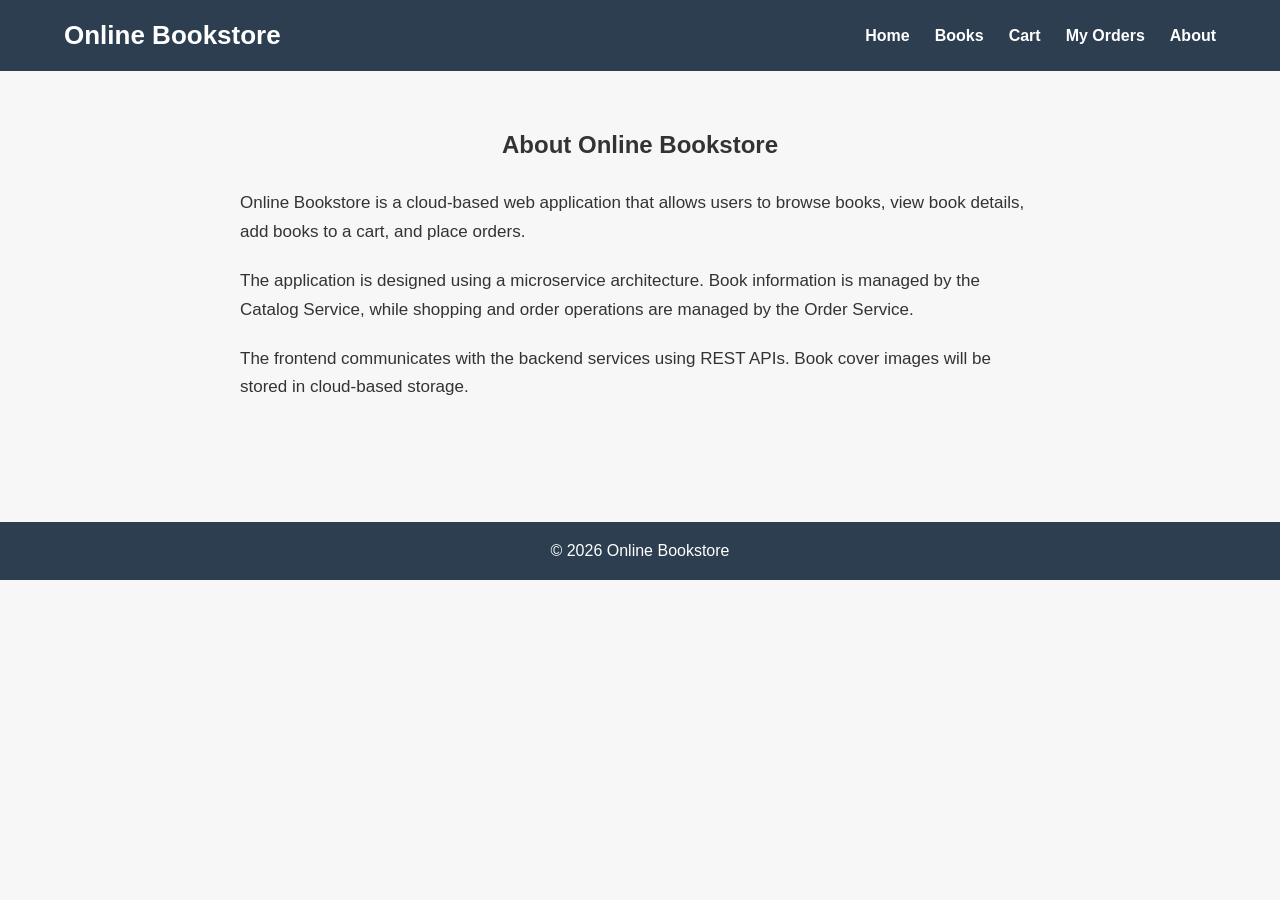
==== frontend/about.html @ aeeea0bd "Add frontend, catalog service and order service" ====
<!DOCTYPE html>
<html lang="en">
<head>
    <meta charset="UTF-8">
    <meta name="viewport" content="width=device-width, initial-scale=1.0">
    <title>About | Online Bookstore</title>
    <link rel="stylesheet" href="css/style.css">
</head>

<body>

<header>
    <div class="container">
        <h1 class="logo">Online Bookstore</h1>

        <nav>
            <a href="index.html">Home</a>
            <a href="books.html">Books</a>
            <a href="cart.html">Cart</a>
            <a href="orders.html">My Orders</a>
            <a href="about.html">About</a>
        </nav>
    </div>
</header>

<main>
    <section class="about-section">
        <div class="container">

            <h2>About Online Bookstore</h2>

            <p>
                Online Bookstore is a cloud-based web application that allows
                users to browse books, view book details, add books to a cart,
                and place orders.
            </p>

            <p>
                The application is designed using a microservice architecture.
                Book information is managed by the Catalog Service, while
                shopping and order operations are managed by the Order Service.
            </p>

            <p>
                The frontend communicates with the backend services using REST APIs.
                Book cover images will be stored in cloud-based storage.
            </p>

        </div>
    </section>
</main>

<footer>
    <p>&copy; 2026 Online Bookstore</p>
</footer>

</body>
</html>
---- frontend/css/style.css ----
* {
    margin: 0;
    padding: 0;
    box-sizing: border-box;
}

body {
    font-family: Arial, sans-serif;
    background-color: #f7f7f7;
    color: #333;
}

.container {
    width: 90%;
    max-width: 1200px;
    margin: 0 auto;
}

/* Header */
header {
    background-color: #2c3e50;
    color: white;
    padding: 20px 0;
}

header .container {
    display: flex;
    justify-content: space-between;
    align-items: center;
}

.logo {
    font-size: 26px;
}

nav {
    display: flex;
    gap: 25px;
}

nav a {
    color: white;
    text-decoration: none;
    font-weight: bold;
}

nav a:hover {
    text-decoration: underline;
}

/* Hero */
.hero {
    text-align: center;
    padding: 90px 20px;
    background-color: #e9eef3;
}

.hero h2 {
    font-size: 40px;
    margin-bottom: 15px;
}

.hero p {
    font-size: 18px;
    margin-bottom: 30px;
}

.btn {
    display: inline-block;
    background-color: #2c3e50;
    color: white;
    padding: 12px 22px;
    text-decoration: none;
    border-radius: 5px;
}

.btn:hover {
    opacity: 0.85;
}

/* Featured Books */
.featured {
    padding: 60px 0;
}

.featured h2,
.categories h2 {
    text-align: center;
    margin-bottom: 30px;
}

.book-grid {
    display: grid;
    grid-template-columns: repeat(3, 1fr);
    gap: 25px;
}

/* Categories */
.categories {
    padding: 50px 0;
    background-color: white;
}

.category-list {
    display: flex;
    justify-content: center;
    gap: 20px;
    flex-wrap: wrap;
}

.category-list a {
    background-color: #e9eef3;
    color: #333;
    padding: 15px 25px;
    border-radius: 5px;
    text-decoration: none;
}

.category-list a:hover {
    background-color: #d7dee5;
}

/* Footer */
footer {
    background-color: #2c3e50;
    color: white;
    text-align: center;
    padding: 20px;
    margin-top: 40px;
}

/* Book Details Page */

.book-details-section {
    padding: 60px 0;
}

.book-detail-card {
    display: flex;
    gap: 40px;
    background-color: white;
    padding: 30px;
    border-radius: 6px;
}

.book-detail-card img {
    width: 220px;
    height: 320px;
    object-fit: cover;
}

.book-detail-info h2 {
    margin-bottom: 20px;
}

.book-detail-info p {
    margin-bottom: 15px;
    line-height: 1.6;
}

button.btn {
    border: none;
    cursor: pointer;
    font-size: 16px;
}

/* Cart Page */

.cart-section {
    padding: 50px 0;
}

.cart-section h2 {
    text-align: center;
    margin-bottom: 30px;
}

.cart-item {
    display: flex;
    gap: 25px;
    background-color: white;
    padding: 20px;
    margin-bottom: 20px;
    border-radius: 6px;
}

.cart-item img {
    width: 100px;
    height: 140px;
    object-fit: cover;
}

.cart-item-info h3,
.cart-item-info p {
    margin-bottom: 10px;
}

.quantity-controls {
    display: flex;
    align-items: center;
    gap: 10px;
    margin-bottom: 10px;
}

.quantity-controls button {
    padding: 5px 10px;
    cursor: pointer;
}

.remove-button {
    background-color: #ddd;
    border: none;
    padding: 8px 12px;
    cursor: pointer;
}

.cart-summary {
    text-align: right;
    margin-top: 30px;
}

.cart-summary h3 {
    margin-bottom: 15px;
}

/* Orders Page */

.orders-section {
    padding: 50px 0;
}

.orders-section h2 {
    text-align: center;
    margin-bottom: 30px;
}

.order-card {
    background-color: white;
    padding: 25px;
    margin-bottom: 20px;
    border-radius: 6px;
}

.order-card h3 {
    margin-bottom: 15px;
}

.order-card p {
    margin-bottom: 10px;
}

.order-card ul {
    margin: 15px 0 15px 25px;
}

.order-card li {
    margin-bottom: 5px;
}

/* About Page */

.about-section {
    padding: 60px 0;
}

.about-section h2 {
    text-align: center;
    margin-bottom: 30px;
}

.about-section p {
    max-width: 800px;
    margin: 0 auto 20px auto;
    line-height: 1.7;
    font-size: 17px;
}
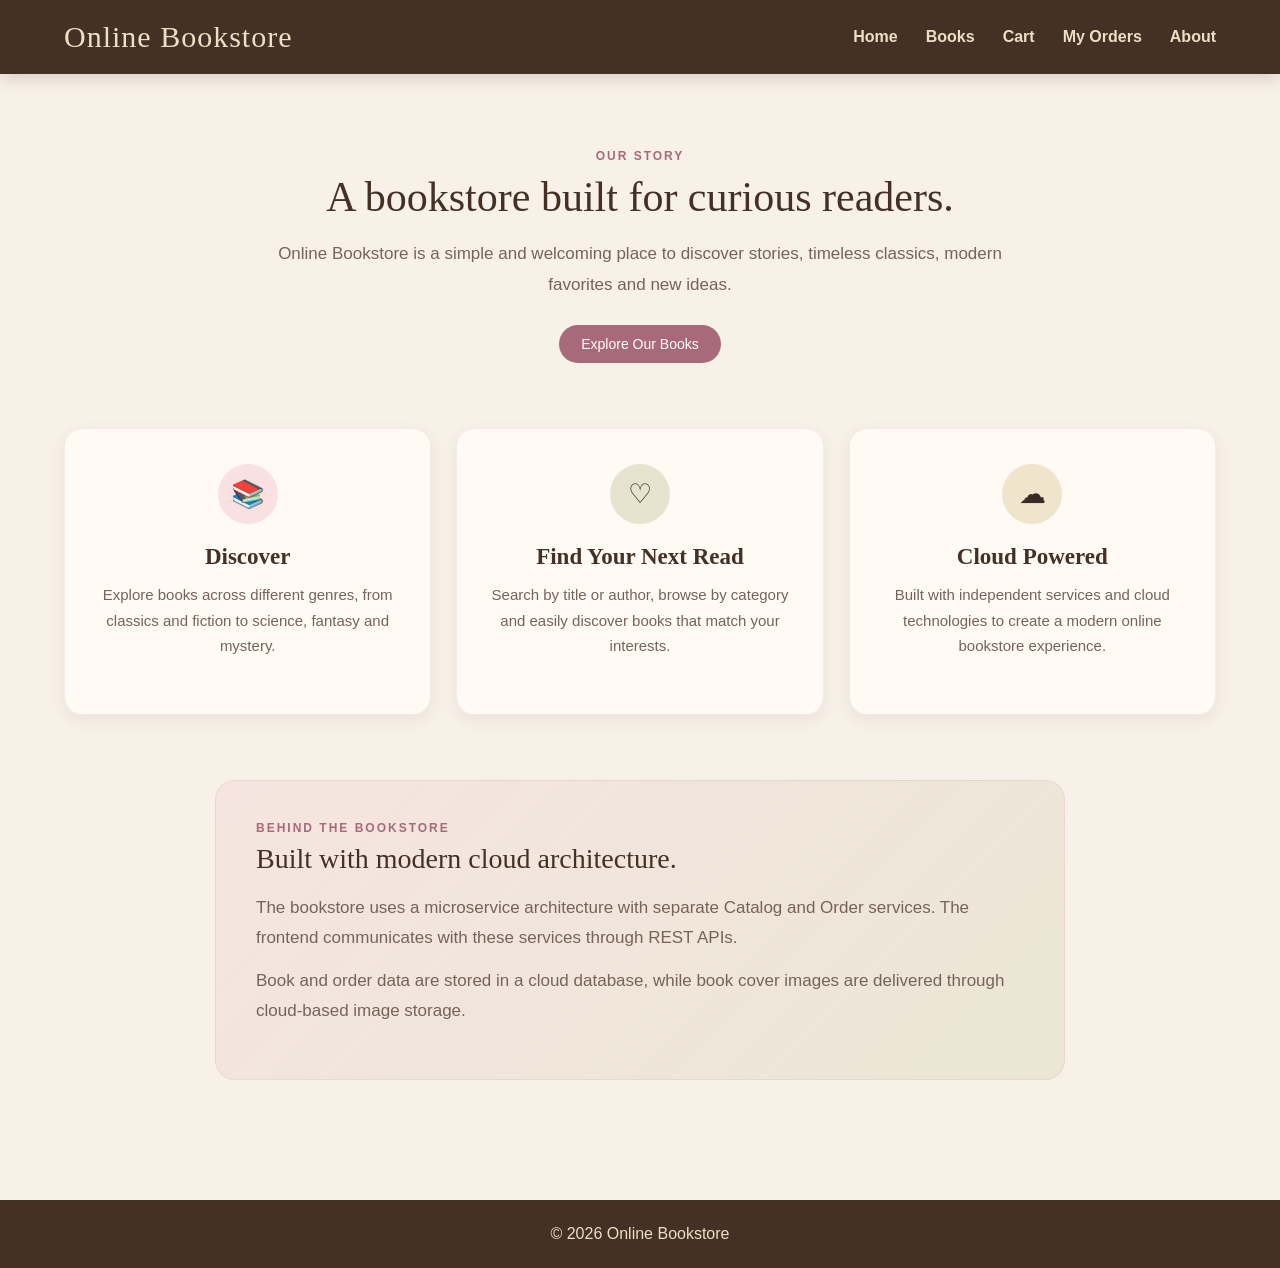
==== commit f093f931: "Update bookstore UI and add new books" ====
--- a/frontend/about.html
+++ b/frontend/about.html
@@ -1,5 +1,6 @@
 <!DOCTYPE html>
 <html lang="en">
+
 <head>
     <meta charset="UTF-8">
     <meta name="viewport" content="width=device-width, initial-scale=1.0">
@@ -9,50 +10,124 @@
 
 <body>
 
-<header>
-    <div class="container">
-        <h1 class="logo">Online Bookstore</h1>
+    <header>
+        <div class="container">
+            <h1 class="logo">Online Bookstore</h1>
 
-        <nav>
-            <a href="index.html">Home</a>
-            <a href="books.html">Books</a>
-            <a href="cart.html">Cart</a>
-            <a href="orders.html">My Orders</a>
-            <a href="about.html">About</a>
-        </nav>
-    </div>
-</header>
+            <nav>
+                <a href="index.html">Home</a>
+                <a href="books.html">Books</a>
+                <a href="cart.html">Cart</a>
+                <a href="orders.html">My Orders</a>
+                <a href="about.html">About</a>
+            </nav>
+        </div>
+    </header>
 
-<main>
-    <section class="about-section">
-        <div class="container">
 
-            <h2>About Online Bookstore</h2>
+    <main>
 
-            <p>
-                Online Bookstore is a cloud-based web application that allows
-                users to browse books, view book details, add books to a cart,
-                and place orders.
-            </p>
+        <section class="about-section">
+            <div class="container">
 
-            <p>
-                The application is designed using a microservice architecture.
-                Book information is managed by the Catalog Service, while
-                shopping and order operations are managed by the Order Service.
-            </p>
+                <!-- ABOUT INTRO -->
+                <div class="about-hero">
 
-            <p>
-                The frontend communicates with the backend services using REST APIs.
-                Book cover images will be stored in cloud-based storage.
-            </p>
+                    <span class="section-label">OUR STORY</span>
 
-        </div>
-    </section>
-</main>
+                    <h2>A bookstore built for curious readers.</h2>
 
-<footer>
-    <p>&copy; 2026 Online Bookstore</p>
-</footer>
+                    <p>
+                        Online Bookstore is a simple and welcoming place
+                        to discover stories, timeless classics, modern favorites
+                        and new ideas.
+                    </p>
+
+                    <a href="books.html" class="btn">
+                        Explore Our Books
+                    </a>
+
+                </div>
+
+
+                <!-- FEATURES -->
+                <div class="about-grid">
+
+                    <div class="about-card">
+                        <div class="about-icon">📚</div>
+
+                        <h3>Discover</h3>
+
+                        <p>
+                            Explore books across different genres,
+                            from classics and fiction to science,
+                            fantasy and mystery.
+                        </p>
+                    </div>
+
+
+                    <div class="about-card">
+                        <div class="about-icon">♡</div>
+
+                        <h3>Find Your Next Read</h3>
+
+                        <p>
+                            Search by title or author, browse by category
+                            and easily discover books that match
+                            your interests.
+                        </p>
+                    </div>
+
+
+                    <div class="about-card">
+                        <div class="about-icon">☁</div>
+
+                        <h3>Cloud Powered</h3>
+
+                        <p>
+                            Built with independent services and cloud
+                            technologies to create a modern online
+                            bookstore experience.
+                        </p>
+                    </div>
+
+                </div>
+
+
+                <!-- TECHNICAL SECTION -->
+                <div class="about-tech">
+
+                    <span class="section-label">
+                        BEHIND THE BOOKSTORE
+                    </span>
+
+                    <h3>Built with modern cloud architecture.</h3>
+
+                    <p>
+                        The bookstore uses a microservice architecture
+                        with separate Catalog and Order services.
+                        The frontend communicates with these services
+                        through REST APIs.
+                    </p>
+
+                    <p>
+                        Book and order data are stored in a cloud database,
+                        while book cover images are delivered through
+                        cloud-based image storage.
+                    </p>
+
+                </div>
+
+            </div>
+        </section>
+
+    </main>
+
+
+    <footer>
+        <p>&copy; 2026 Online Bookstore</p>
+    </footer>
 
 </body>
+
 </html>
--- a/frontend/css/style.css
+++ b/frontend/css/style.css
@@ -4,10 +4,24 @@
     box-sizing: border-box;
 }
 
+:root {
+    --chocolate: #443025;
+    --cocoa: #5b4133;
+    --cream: #EDDFC4;
+    --light-cream: #fffaf4;
+    --mauve: #A8697A;
+    --rose: #F2C2CA;
+    --sage: #B7BB88;
+    --olive: #6E6B41;
+    --text: #3a2b26;
+    --muted-text: #76635a;
+}
+
 body {
     font-family: Arial, sans-serif;
-    background-color: #f7f7f7;
-    color: #333;
+    background-color: #f8f1e8;
+    color: var(--text);
+    min-height: 100vh;
 }
 
 .container {
@@ -16,11 +30,15 @@
     margin: 0 auto;
 }
 
-/* Header */
+/* =========================
+   HEADER
+========================= */
+
 header {
-    background-color: #2c3e50;
-    color: white;
+    background-color: var(--chocolate);
+    color: var(--cream);
     padding: 20px 0;
+    box-shadow: 0 4px 15px rgba(68, 48, 37, 0.18);
 }
 
 header .container {
@@ -30,247 +48,1531 @@
 }
 
 .logo {
-    font-size: 26px;
+    font-family: Georgia, "Times New Roman", serif;
+    font-size: 30px;
+    font-weight: normal;
+    letter-spacing: 1px;
 }
 
 nav {
     display: flex;
+    gap: 28px;
+}
+
+nav a {
+    color: var(--cream);
+    text-decoration: none;
+    font-weight: 600;
+    transition: color 0.2s ease;
+}
+
+nav a:hover {
+    color: var(--rose);
+}
+
+/* =========================
+   BUTTONS
+========================= */
+
+.btn {
+    display: inline-block;
+    background-color: var(--mauve);
+    color: white;
+    padding: 11px 22px;
+    text-decoration: none;
+    border: none;
+    border-radius: 30px;
+    cursor: pointer;
+    font-size: 14px;
+    transition: all 0.25s ease;
+}
+
+.btn:hover {
+    background-color: #8f5666;
+    transform: translateY(-2px);
+    box-shadow: 0 5px 12px rgba(68, 48, 37, 0.18);
+}
+
+button.btn {
+    font-family: Arial, sans-serif;
+}
+
+/* =========================
+   HERO
+========================= */
+
+.hero {
+    text-align: center;
+    padding: 100px 20px;
+    background:
+        radial-gradient(circle at top left,
+            rgba(242, 194, 202, 0.45),
+            transparent 35%),
+        linear-gradient(135deg, var(--cream), #f8e7dd);
+}
+
+.hero h2 {
+    font-family: Georgia, "Times New Roman", serif;
+    font-size: 46px;
+    font-weight: normal;
+    color: var(--chocolate);
+    margin-bottom: 18px;
+}
+
+.hero p {
+    color: var(--muted-text);
+    font-size: 18px;
+    margin-bottom: 30px;
+    line-height: 1.6;
+}
+
+/* =========================
+   SECTION HEADINGS
+========================= */
+
+.featured h2,
+.categories h2,
+.books-section h2,
+.book-details-section h2,
+.cart-section h2,
+.orders-section h2,
+.about-section h2 {
+    font-family: Georgia, "Times New Roman", serif;
+    color: var(--chocolate);
+    font-weight: normal;
+}
+
+/* =========================
+   FEATURED
+========================= */
+
+.featured {
+    padding: 65px 0;
+}
+
+.featured h2 {
+    text-align: center;
+    font-size: 34px;
+    margin-bottom: 35px;
+}
+
+/* =========================
+   BOOKS PAGE
+========================= */
+
+.books-section {
+    padding: 50px 0 70px;
+}
+
+.books-section h2 {
+    font-size: 36px;
+    margin-bottom: 25px;
+}
+
+/* Search + category filter */
+
+#searchInput,
+#categoryFilter {
+    height: 44px;
+    padding: 0 14px;
+    border: 1px solid #d4c1b3;
+    border-radius: 22px;
+    background-color: var(--light-cream);
+    color: var(--text);
+    font-size: 14px;
+    margin-bottom: 30px;
+    transition: 0.2s;
+}
+
+#searchInput {
+    width: 310px;
+    max-width: 100%;
+}
+
+#categoryFilter {
+    min-width: 170px;
+    margin-left: 8px;
+}
+
+#searchInput:focus,
+#categoryFilter:focus {
+    outline: none;
+    border-color: var(--mauve);
+    box-shadow: 0 0 0 3px rgba(168, 105, 122, 0.13);
+}
+
+/* =========================
+   BOOK GRID
+========================= */
+
+.book-grid,
+#bookContainer {
+    display: grid;
+    grid-template-columns: repeat(4, minmax(0, 1fr));
+    gap: 26px;
+    align-items: stretch;
+}
+
+/* =========================
+   BOOK CARD
+========================= */
+
+.book-card {
+    background-color: var(--light-cream);
+    border: 1px solid rgba(68, 48, 37, 0.07);
+    border-radius: 18px;
+    padding: 16px;
+    overflow: hidden;
+
+    box-shadow:
+        0 4px 10px rgba(68, 48, 37, 0.06),
+        0 10px 25px rgba(68, 48, 37, 0.06);
+
+    display: flex;
+    flex-direction: column;
+    min-width: 0;
+
+    transition:
+        transform 0.25s ease,
+        box-shadow 0.25s ease;
+}
+
+.book-card:hover {
+    transform: translateY(-7px);
+
+    box-shadow:
+        0 8px 18px rgba(68, 48, 37, 0.10),
+        0 15px 30px rgba(68, 48, 37, 0.10);
+}
+
+.book-card img {
+    width: 100%;
+    height: 310px;
+    object-fit: contain;
+    background-color: #f2e8dc;
+    border-radius: 12px;
+    margin-bottom: 18px;
+    padding: 8px;
+}
+
+.book-card h3 {
+    font-family: Georgia, "Times New Roman", serif;
+    color: var(--chocolate);
+    font-size: 21px;
+    font-weight: normal;
+    line-height: 1.3;
+    margin-bottom: 8px;
+}
+
+.book-card p {
+    color: var(--muted-text);
+    font-size: 14px;
+    margin-bottom: 7px;
+}
+
+.book-card strong {
+    color: var(--mauve);
+    font-size: 18px;
+    margin-top: auto;
+    margin-bottom: 14px;
+}
+
+.book-card .btn {
+    width: 100%;
+    text-align: center;
+}
+
+/* =========================
+   CATEGORIES
+========================= */
+
+.categories {
+    padding: 60px 0;
+    background-color: var(--light-cream);
+}
+
+.categories h2 {
+    text-align: center;
+    font-size: 34px;
+    margin-bottom: 30px;
+}
+
+.category-list {
+    display: flex;
+    justify-content: center;
+    gap: 15px;
+    flex-wrap: wrap;
+}
+
+.category-list a {
+    background-color: var(--sage);
+    color: var(--chocolate);
+    padding: 13px 23px;
+    border-radius: 30px;
+    text-decoration: none;
+    font-weight: 600;
+    transition: 0.2s;
+}
+
+.category-list a:hover {
+    background-color: var(--olive);
+    color: white;
+    transform: translateY(-2px);
+}
+
+/* =========================
+   BOOK DETAILS
+========================= */
+
+.book-details-section {
+    padding: 65px 0;
+}
+
+.book-detail-card {
+    display: flex;
+    gap: 45px;
+    align-items: flex-start;
+
+    background-color: var(--light-cream);
+    padding: 35px;
+    border-radius: 20px;
+
+    box-shadow: 0 8px 25px rgba(68, 48, 37, 0.10);
+}
+
+.book-detail-card img {
+    width: 260px;
+    height: 380px;
+    object-fit: contain;
+    background-color: #f2e8dc;
+    border-radius: 14px;
+    padding: 10px;
+}
+
+.book-detail-info {
+    flex: 1;
+}
+
+.book-detail-info h2 {
+    font-family: Georgia, "Times New Roman", serif;
+    color: var(--chocolate);
+    font-size: 34px;
+    font-weight: normal;
+    margin-bottom: 22px;
+}
+
+.book-detail-info p {
+    margin-bottom: 14px;
+    line-height: 1.7;
+    color: var(--muted-text);
+}
+
+.book-detail-info strong {
+    color: var(--chocolate);
+}
+
+/* =========================
+   CART
+========================= */
+
+.cart-section {
+    padding: 60px 0;
+}
+
+.cart-section h2 {
+    text-align: center;
+    font-size: 36px;
+    margin-bottom: 35px;
+}
+
+.cart-item {
+    display: flex;
     gap: 25px;
-}
-
-nav a {
-    color: white;
+
+    background-color: var(--light-cream);
+    padding: 22px;
+    margin-bottom: 18px;
+
+    border-radius: 16px;
+    box-shadow: 0 5px 16px rgba(68, 48, 37, 0.08);
+}
+
+.cart-item img {
+    width: 110px;
+    height: 155px;
+    object-fit: contain;
+    background-color: #f2e8dc;
+    border-radius: 10px;
+    padding: 5px;
+}
+
+.cart-item-info {
+    flex: 1;
+}
+
+.cart-item-info h3 {
+    font-family: Georgia, "Times New Roman", serif;
+    color: var(--chocolate);
+    font-size: 21px;
+    margin-bottom: 10px;
+}
+
+.cart-item-info p {
+    color: var(--muted-text);
+    margin-bottom: 8px;
+}
+
+.quantity-controls {
+    display: flex;
+    align-items: center;
+    gap: 12px;
+    margin: 14px 0;
+}
+
+.quantity-controls button {
+    width: 34px;
+    height: 34px;
+    border: 1px solid var(--mauve);
+    color: var(--chocolate);
+    background-color: var(--light-cream);
+    border-radius: 50%;
+    cursor: pointer;
+    font-size: 17px;
+}
+
+.quantity-controls button:hover {
+    background-color: var(--rose);
+}
+
+.remove-button {
+    background-color: var(--rose);
+    color: var(--chocolate);
+    border: none;
+    padding: 9px 16px;
+    border-radius: 25px;
+    cursor: pointer;
+}
+
+.remove-button:hover {
+    background-color: #e5adb7;
+}
+
+.cart-summary {
+    background-color: var(--light-cream);
+    padding: 25px;
+    border-radius: 16px;
+    text-align: right;
+    margin-top: 30px;
+
+    box-shadow: 0 5px 16px rgba(68, 48, 37, 0.08);
+}
+
+.cart-summary h3 {
+    font-family: Georgia, "Times New Roman", serif;
+    color: var(--chocolate);
+    font-size: 23px;
+    margin-bottom: 18px;
+}
+
+/* =========================
+   ORDERS
+========================= */
+
+.orders-section {
+    padding: 60px 0;
+}
+
+.orders-section h2 {
+    text-align: center;
+    font-size: 36px;
+    margin-bottom: 35px;
+}
+
+.order-card {
+    background-color: var(--light-cream);
+    padding: 27px;
+    margin-bottom: 20px;
+    border-radius: 16px;
+
+    border-left: 5px solid var(--mauve);
+
+    box-shadow: 0 5px 16px rgba(68, 48, 37, 0.08);
+}
+
+.order-card h3 {
+    font-family: Georgia, "Times New Roman", serif;
+    color: var(--chocolate);
+    font-size: 23px;
+    font-weight: normal;
+    margin-bottom: 15px;
+}
+
+.order-card p {
+    color: var(--muted-text);
+    margin-bottom: 9px;
+    line-height: 1.6;
+}
+
+.order-card strong {
+    color: var(--chocolate);
+}
+
+/* =========================
+   ABOUT
+========================= */
+
+.about-section {
+    padding: 70px 0;
+}
+
+.about-section h2 {
+    text-align: center;
+    font-size: 38px;
+    margin-bottom: 35px;
+}
+
+.about-section p {
+    max-width: 800px;
+    margin: 0 auto 20px;
+    line-height: 1.8;
+    font-size: 17px;
+    color: var(--muted-text);
+}
+
+/* =========================
+   FOOTER
+========================= */
+
+footer {
+    background-color: var(--chocolate);
+    color: var(--cream);
+    text-align: center;
+    padding: 25px;
+    margin-top: 45px;
+}
+
+/* =========================
+   RESPONSIVE
+========================= */
+
+@media (max-width: 1000px) {
+
+    .book-grid,
+    #bookContainer {
+        grid-template-columns: repeat(2, minmax(0, 1fr));
+    }
+}
+
+@media (max-width: 700px) {
+
+    header .container {
+        flex-direction: column;
+        gap: 18px;
+    }
+
+    nav {
+        flex-wrap: wrap;
+        justify-content: center;
+        gap: 15px;
+    }
+
+    .hero {
+        padding: 70px 20px;
+    }
+
+    .hero h2 {
+        font-size: 35px;
+    }
+
+    #searchInput,
+    #categoryFilter {
+        width: 100%;
+        margin-left: 0;
+        margin-bottom: 12px;
+    }
+
+    .book-grid,
+    #bookContainer {
+        grid-template-columns: 1fr;
+    }
+
+    .book-card img {
+        height: 360px;
+    }
+
+    .book-detail-card {
+        flex-direction: column;
+    }
+
+    .book-detail-card img {
+        width: 100%;
+        max-width: 290px;
+        height: 400px;
+        margin: 0 auto;
+    }
+
+    .cart-item {
+        align-items: flex-start;
+    }
+}
+
+/* =========================
+   BESTSELLERS
+========================= */
+
+.bestsellers {
+    padding: 75px 0;
+    background-color: #f5e9dc;
+}
+
+.section-heading {
+    display: flex;
+    justify-content: space-between;
+    align-items: flex-end;
+    margin-bottom: 35px;
+}
+
+.section-label {
+    display: block;
+    color: var(--mauve);
+    font-size: 12px;
+    font-weight: bold;
+    letter-spacing: 2px;
+    margin-bottom: 7px;
+}
+
+.section-heading h2,
+.category-heading h2 {
+    font-family: Georgia, "Times New Roman", serif;
+    color: var(--chocolate);
+    font-size: 38px;
+    font-weight: normal;
+}
+
+.view-all {
+    color: var(--mauve);
     text-decoration: none;
     font-weight: bold;
-}
-
-nav a:hover {
-    text-decoration: underline;
-}
-
-/* Hero */
-.hero {
+    transition: 0.2s;
+}
+
+.view-all:hover {
+    color: var(--chocolate);
+}
+
+.bestseller-grid {
+    display: grid;
+    grid-template-columns: repeat(5, minmax(0, 1fr));
+    gap: 18px;
+}
+
+.bestseller-card {
+    position: relative;
+
+    background-color: var(--light-cream);
+    border: 1px solid rgba(168, 105, 122, 0.13);
+    border-radius: 16px;
+
+    padding: 18px;
+
+    text-decoration: none;
+    color: var(--text);
+
+    display: flex;
+    flex-direction: column;
+    align-items: center;
+
+    min-width: 0;
+
+    box-shadow: 0 5px 15px rgba(68, 48, 37, 0.08);
+
+    transition:
+        transform 0.25s ease,
+        box-shadow 0.25s ease;
+}
+
+.bestseller-card:hover {
+    transform: translateY(-6px);
+    box-shadow: 0 12px 25px rgba(68, 48, 37, 0.14);
+}
+
+.book-number {
+    position: absolute;
+    top: 13px;
+    left: 14px;
+
+    font-family: Georgia, "Times New Roman", serif;
+    font-size: 26px;
+    font-style: italic;
+    color: var(--mauve);
+}
+
+.bestseller-card img {
+    width: 120px;
+    height: 175px;
+    object-fit: cover;
+
+    border-radius: 8px;
+    margin: 10px 0 17px;
+
+    box-shadow: 0 5px 12px rgba(68, 48, 37, 0.18);
+}
+
+.bestseller-info {
+    width: 100%;
+}
+
+.bestseller-info h3 {
+    font-family: Georgia, "Times New Roman", serif;
+    font-size: 18px;
+    font-weight: normal;
+    line-height: 1.3;
+    color: var(--chocolate);
+    margin-bottom: 8px;
+}
+
+.bestseller-info p {
+    color: var(--mauve);
+    font-size: 13px;
+}
+
+.book-arrow {
+    align-self: flex-end;
+    margin-top: auto;
+    padding-top: 15px;
+    font-size: 22px;
+    color: var(--mauve);
+}
+
+/* =========================
+   POPULAR CATEGORIES
+========================= */
+
+.category-heading {
+    text-align: left;
+    margin-bottom: 30px;
+}
+
+.categories {
+    padding: 70px 0;
+}
+
+.category-list {
+    display: grid;
+    grid-template-columns: repeat(6, 1fr);
+    gap: 15px;
+}
+
+.category-list a {
     text-align: center;
-    padding: 90px 20px;
-    background-color: #e9eef3;
-}
-
-.hero h2 {
-    font-size: 40px;
-    margin-bottom: 15px;
-}
-
-.hero p {
-    font-size: 18px;
-    margin-bottom: 30px;
-}
-
-.btn {
-    display: inline-block;
-    background-color: #2c3e50;
+    background-color: var(--sage);
+    color: var(--chocolate);
+
+    padding: 16px 12px;
+
+    border-radius: 30px;
+    text-decoration: none;
+    font-weight: bold;
+
+    transition: 0.2s;
+}
+
+.category-list a:hover {
+    background-color: var(--olive);
     color: white;
-    padding: 12px 22px;
-    text-decoration: none;
-    border-radius: 5px;
-}
-
-.btn:hover {
-    opacity: 0.85;
-}
-
-/* Featured Books */
-.featured {
-    padding: 60px 0;
-}
-
-.featured h2,
-.categories h2 {
+    transform: translateY(-3px);
+}
+
+@media (max-width: 1100px) {
+    .bestseller-grid {
+        grid-template-columns: repeat(3, 1fr);
+    }
+
+    .category-list {
+        grid-template-columns: repeat(3, 1fr);
+    }
+}
+
+@media (max-width: 700px) {
+    .section-heading {
+        flex-direction: column;
+        align-items: flex-start;
+        gap: 12px;
+    }
+
+    .bestseller-grid {
+        grid-template-columns: 1fr;
+    }
+
+    .category-list {
+        grid-template-columns: repeat(2, 1fr);
+    }
+}
+
+/* =========================
+   BOOK SEARCH & FILTER
+========================= */
+
+.filter-panel {
+    background-color: var(--light-cream);
+    border: 1px solid rgba(168, 105, 122, 0.14);
+    border-radius: 18px;
+
+    padding: 24px 26px;
+    margin-bottom: 35px;
+
+    box-shadow: 0 5px 16px rgba(68, 48, 37, 0.08);
+}
+
+.filter-title {
+    margin-bottom: 18px;
+}
+
+.filter-title span {
+    font-family: Georgia, "Times New Roman", serif;
+    font-size: 22px;
+    color: var(--chocolate);
+}
+
+.filter-title p {
+    color: var(--muted-text);
+    font-size: 14px;
+    margin-top: 6px;
+}
+
+.filter-controls {
+    display: flex;
+    align-items: center;
+    gap: 14px;
+}
+
+.search-box {
+    position: relative;
+    flex: 1;
+}
+
+.search-icon {
+    position: absolute;
+    left: 16px;
+    top: 50%;
+    transform: translateY(-50%);
+
+    color: var(--mauve);
+    font-size: 20px;
+
+    pointer-events: none;
+}
+
+#searchInput {
+    width: 100%;
+    height: 46px;
+
+    padding: 0 15px 0 45px;
+
+    margin: 0;
+
+    border: 1px solid #d4c1b3;
+    border-radius: 25px;
+
+    background-color: white;
+}
+
+#categoryFilter {
+    width: 210px;
+    height: 46px;
+
+    padding: 0 15px;
+
+    margin: 0;
+
+    border: 1px solid #d4c1b3;
+    border-radius: 25px;
+
+    background-color: white;
+
+    cursor: pointer;
+}
+
+#searchInput:focus,
+#categoryFilter:focus {
+    outline: none;
+
+    border-color: var(--mauve);
+
+    box-shadow:
+        0 0 0 3px rgba(168, 105, 122, 0.13);
+}
+
+@media (max-width: 700px) {
+
+    .filter-controls {
+        flex-direction: column;
+    }
+
+    .search-box,
+    #categoryFilter {
+        width: 100%;
+    }
+}
+
+/* =========================
+   ABOUT PAGE
+========================= */
+
+.about-section {
+    padding: 75px 0;
+}
+
+/* Intro */
+
+.about-hero {
+    max-width: 760px;
+    margin: 0 auto 65px;
     text-align: center;
-    margin-bottom: 30px;
-}
-
-.book-grid {
+}
+
+.about-hero h2 {
+    font-family: Georgia, "Times New Roman", serif;
+    font-size: 42px;
+    font-weight: normal;
+    color: var(--chocolate);
+
+    margin: 10px 0 18px;
+}
+
+.about-hero p {
+    color: var(--muted-text);
+    font-size: 17px;
+    line-height: 1.8;
+
+    margin-bottom: 25px;
+}
+
+
+/* Three cards */
+
+.about-grid {
     display: grid;
     grid-template-columns: repeat(3, 1fr);
+
     gap: 25px;
-}
-
-/* Categories */
+
+    margin-bottom: 65px;
+}
+
+.about-card {
+    background-color: var(--light-cream);
+
+    padding: 35px 28px;
+
+    border-radius: 18px;
+
+    text-align: center;
+
+    border: 1px solid rgba(168, 105, 122, 0.12);
+
+    box-shadow:
+        0 5px 16px rgba(68, 48, 37, 0.08);
+
+    transition:
+        transform 0.25s ease,
+        box-shadow 0.25s ease;
+}
+
+.about-card:hover {
+    transform: translateY(-5px);
+
+    box-shadow:
+        0 12px 25px rgba(68, 48, 37, 0.13);
+}
+
+.about-icon {
+    width: 60px;
+    height: 60px;
+
+    display: flex;
+    align-items: center;
+    justify-content: center;
+
+    margin: 0 auto 20px;
+
+    background-color: rgba(242, 194, 202, 0.45);
+
+    border-radius: 50%;
+
+    font-size: 27px;
+}
+
+.about-card:nth-child(2) .about-icon {
+    background-color: rgba(183, 187, 136, 0.35);
+}
+
+.about-card:nth-child(3) .about-icon {
+    background-color: rgba(237, 223, 196, 0.8);
+}
+
+.about-card h3 {
+    font-family: Georgia, "Times New Roman", serif;
+
+    color: var(--chocolate);
+
+    font-size: 23px;
+
+    margin-bottom: 12px;
+}
+
+.about-card p {
+    color: var(--muted-text);
+
+    line-height: 1.7;
+
+    font-size: 15px;
+}
+
+
+/* Technical section */
+
+.about-tech {
+    max-width: 850px;
+
+    margin: 0 auto;
+
+    padding: 40px;
+
+    background:
+        linear-gradient(135deg,
+            rgba(242, 194, 202, 0.25),
+            rgba(183, 187, 136, 0.20));
+
+    border-radius: 20px;
+
+    border: 1px solid rgba(168, 105, 122, 0.12);
+}
+
+.about-tech h3 {
+    font-family: Georgia, "Times New Roman", serif;
+
+    color: var(--chocolate);
+
+    font-size: 28px;
+    font-weight: normal;
+
+    margin: 8px 0 18px;
+}
+
+.about-tech p {
+    color: var(--muted-text);
+
+    line-height: 1.8;
+
+    margin-bottom: 12px;
+}
+
+
+/* Mobile */
+
+@media (max-width: 800px) {
+
+    .about-grid {
+        grid-template-columns: 1fr;
+    }
+
+    .about-hero h2 {
+        font-size: 34px;
+    }
+
+    .about-tech {
+        padding: 28px;
+    }
+}
+
+/* =========================
+   CART LAYOUT
+========================= */
+
+.cart-section h2 {
+    font-family: Georgia, "Times New Roman", serif;
+    font-size: 42px;
+    font-weight: normal;
+    color: var(--chocolate);
+    text-align: center;
+    margin-bottom: 42px;
+}
+
+.cart-section h2::after {
+    content: "";
+    display: block;
+    width: 55px;
+    height: 3px;
+    background-color: var(--mauve);
+    border-radius: 10px;
+    margin: 12px auto 0;
+}
+
+.cart-layout {
+    display: grid;
+    grid-template-columns: minmax(0, 1.8fr) minmax(280px, 0.8fr);
+    gap: 28px;
+    align-items: start;
+}
+
+.cart-items {
+    display: flex;
+    flex-direction: column;
+    gap: 18px;
+}
+
+.cart-item {
+    margin: 0;
+    min-height: 190px;
+}
+
+.cart-item img {
+    width: 120px;
+    height: 165px;
+}
+
+.cart-author {
+    color: var(--muted-text);
+}
+
+.cart-price {
+    font-family: Georgia, "Times New Roman", serif;
+    color: var(--mauve) !important;
+    font-size: 19px;
+    font-weight: bold;
+}
+
+.cart-actions {
+    display: flex;
+    align-items: center;
+    gap: 16px;
+    margin-top: 15px;
+}
+
+.quantity-controls {
+    display: inline-flex;
+    align-items: center;
+    gap: 0;
+    margin: 0;
+
+    border: 1px solid rgba(168, 105, 122, 0.45);
+    border-radius: 25px;
+    overflow: hidden;
+}
+
+.quantity-controls button {
+    border: none;
+    border-radius: 0;
+    width: 38px;
+    height: 36px;
+}
+
+.quantity-controls span {
+    min-width: 35px;
+    text-align: center;
+}
+
+.cart-summary {
+    position: sticky;
+    top: 25px;
+
+    margin: 0;
+    text-align: left;
+
+    padding: 28px;
+}
+
+.cart-summary h3 {
+    font-size: 25px;
+    margin-bottom: 25px;
+}
+
+.summary-row {
+    display: flex;
+    justify-content: space-between;
+    align-items: center;
+
+    color: var(--muted-text);
+
+    margin-bottom: 16px;
+}
+
+.free-delivery {
+    color: var(--olive);
+    font-weight: bold;
+}
+
+.summary-divider {
+    height: 1px;
+    background-color: #e3d5ca;
+    margin: 20px 0;
+}
+
+.summary-total {
+    font-family: Georgia, "Times New Roman", serif;
+    font-size: 21px;
+    color: var(--chocolate);
+    font-weight: bold;
+}
+
+.cart-summary .btn {
+    width: 100%;
+    margin-top: 12px;
+}
+
+.cart-summary .btn:disabled {
+    opacity: 0.55;
+    cursor: not-allowed;
+    transform: none;
+}
+
+.empty-cart {
+    background-color: var(--light-cream);
+    border-radius: 18px;
+    padding: 55px 30px;
+    text-align: center;
+
+    box-shadow: 0 5px 16px rgba(68, 48, 37, 0.08);
+}
+
+.empty-cart h3 {
+    font-family: Georgia, "Times New Roman", serif;
+    color: var(--chocolate);
+    font-size: 25px;
+    margin-bottom: 10px;
+}
+
+.empty-cart p {
+    color: var(--muted-text);
+    margin-bottom: 22px;
+}
+
+@media (max-width: 850px) {
+
+    .cart-layout {
+        grid-template-columns: 1fr;
+    }
+
+    .cart-summary {
+        position: static;
+    }
+}
+
+/* =========================
+   ORDERS PAGE
+========================= */
+
+.orders-section h2 {
+    font-family: Georgia, "Times New Roman", serif;
+    font-size: 42px;
+    font-weight: normal;
+    color: var(--chocolate);
+    text-align: center;
+    margin-bottom: 42px;
+}
+
+.orders-section h2::after {
+    content: "";
+    display: block;
+    width: 55px;
+    height: 3px;
+    background-color: var(--mauve);
+    border-radius: 10px;
+    margin: 12px auto 0;
+}
+
+.orders-list {
+    max-width: 900px;
+    margin: 0 auto;
+
+    display: flex;
+    flex-direction: column;
+    gap: 20px;
+}
+
+.order-card {
+    padding: 0;
+    margin: 0;
+
+    overflow: hidden;
+
+    border-left: none;
+    border: 1px solid rgba(168, 105, 122, 0.13);
+
+    border-radius: 16px;
+}
+
+.order-card-header {
+    display: flex;
+    justify-content: space-between;
+    align-items: center;
+
+    padding: 22px 25px;
+
+    background-color: #f2cfd5;
+
+    border-bottom: 1px solid #eaded3;
+}
+
+.order-card-header h3 {
+    margin: 0 0 5px;
+
+    font-size: 22px;
+}
+
+.order-date {
+    margin: 0 !important;
+
+    font-size: 13px;
+
+    color: var(--muted-text);
+}
+
+.order-status {
+    display: inline-block;
+
+    padding: 7px 14px;
+
+    border-radius: 20px;
+
+    background-color: rgba(183, 187, 136, 0.45);
+
+    color: var(--olive);
+
+    font-size: 12px;
+    font-weight: bold;
+
+    text-transform: uppercase;
+    letter-spacing: 0.5px;
+}
+
+.order-items {
+    padding: 22px 25px;
+}
+
+.order-label {
+    display: block;
+
+    color: var(--mauve);
+
+    font-size: 12px;
+    font-weight: bold;
+
+    text-transform: uppercase;
+    letter-spacing: 1px;
+
+    margin-bottom: 8px;
+}
+
+.order-items p {
+    margin: 0;
+
+    color: var(--text);
+
+    line-height: 1.6;
+}
+
+.order-card-footer {
+    display: flex;
+    justify-content: space-between;
+    align-items: center;
+
+    padding: 18px 25px;
+
+    border-top: 1px solid #eaded3;
+}
+
+.order-card-footer span {
+    color: var(--muted-text);
+}
+
+.order-card-footer strong {
+    font-family: Georgia, "Times New Roman", serif;
+
+    color: var(--mauve);
+
+    font-size: 21px;
+}
+
+.orders-empty,
+.orders-loading {
+    background-color: var(--light-cream);
+
+    padding: 50px 30px;
+
+    border-radius: 18px;
+
+    text-align: center;
+
+    box-shadow: 0 5px 16px rgba(68, 48, 37, 0.08);
+}
+
+.orders-empty h3 {
+    font-family: Georgia, "Times New Roman", serif;
+
+    color: var(--chocolate);
+
+    font-size: 24px;
+
+    margin-bottom: 10px;
+}
+
+.orders-empty p {
+    color: var(--muted-text);
+
+    margin-bottom: 20px;
+}
+
+.category-list a {
+    color: #4a3025;
+    padding: 15px 25px;
+    border-radius: 30px;
+    text-decoration: none;
+    font-weight: 600;
+    transition: 0.3s ease;
+}
+
+/* Fiction */
+.category-list a:nth-child(1) {
+    background-color: #f2cfd5;
+}
+
+/* Classics */
+.category-list a:nth-child(2) {
+    background-color: #eddcc4;
+}
+
+/* Science */
+.category-list a:nth-child(3) {
+    background-color: #d9c0c7;
+}
+
+/* Technology */
+.category-list a:nth-child(4) {
+    background-color: #c8c99f;
+}
+
+/* Romance */
+.category-list a:nth-child(5) {
+    background-color: #e9b6bf;
+}
+
+/* Mystery */
+.category-list a:nth-child(6) {
+    background-color: #c9ada7;
+}
+
+.category-list a:hover {
+    transform: translateY(-3px);
+    box-shadow: 0 5px 12px rgba(68, 48, 37, 0.15);
+}
+
 .categories {
-    padding: 50px 0;
+    background-color: #f8eeee;
+}
+
+/* =========================
+   BOOK FILTER CHIPS
+========================= */
+
+.filter-panel {
+    background-color: var(--light-cream);
+    border: 1px solid rgba(168, 105, 122, 0.14);
+    border-radius: 18px;
+    padding: 25px;
+    margin-bottom: 35px;
+    box-shadow: 0 5px 16px rgba(68, 48, 37, 0.08);
+}
+
+.filter-title span {
+    font-family: Georgia, "Times New Roman", serif;
+    font-size: 22px;
+    color: var(--chocolate);
+}
+
+.search-box {
+    position: relative;
+    margin-top: 18px;
+}
+
+.search-icon {
+    position: absolute;
+    left: 16px;
+    top: 50%;
+    transform: translateY(-50%);
+    color: var(--mauve);
+    font-size: 20px;
+}
+
+#searchInput {
+    width: 100%;
+    height: 46px;
+    padding: 0 15px 0 45px;
+    border: 1px solid #d4c1b3;
+    border-radius: 25px;
     background-color: white;
-}
-
-.category-list {
-    display: flex;
-    justify-content: center;
-    gap: 20px;
+    margin: 0;
+}
+
+#searchInput:focus {
+    outline: none;
+    border-color: var(--mauve);
+    box-shadow: 0 0 0 3px rgba(168, 105, 122, 0.13);
+}
+
+.category-chips {
+    display: flex;
     flex-wrap: wrap;
-}
-
-.category-list a {
-    background-color: #e9eef3;
-    color: #333;
-    padding: 15px 25px;
-    border-radius: 5px;
-    text-decoration: none;
-}
-
-.category-list a:hover {
-    background-color: #d7dee5;
-}
-
-/* Footer */
-footer {
-    background-color: #2c3e50;
+    gap: 10px;
+    margin-top: 18px;
+}
+
+.category-chip {
+    border: none;
+    padding: 9px 16px;
+    border-radius: 999px;
+    background-color: #f2e4df;
+    color: var(--chocolate);
+    cursor: pointer;
+    font-weight: 600;
+    transition: 0.2s;
+}
+
+.category-chip:nth-child(2) {
+    background-color: #f2cfd5;
+}
+
+.category-chip:nth-child(3) {
+    background-color: #eddcc4;
+}
+
+.category-chip:nth-child(4) {
+    background-color: #d9c0c7;
+}
+
+.category-chip:nth-child(5) {
+    background-color: #c8c99f;
+}
+
+.category-chip:nth-child(6) {
+    background-color: #c9ada7;
+}
+
+.category-chip:nth-child(7) {
+    background-color: #e9b6bf;
+}
+
+.category-chip:nth-child(8) {
+    background-color: #d8caa8;
+}
+
+.category-chip:hover {
+    transform: translateY(-2px);
+    box-shadow: 0 4px 10px rgba(68, 48, 37, 0.12);
+}
+
+.category-chip.active {
+    background-color: var(--chocolate);
     color: white;
-    text-align: center;
-    padding: 20px;
-    margin-top: 40px;
-}
-
-/* Book Details Page */
-
-.book-details-section {
-    padding: 60px 0;
-}
-
-.book-detail-card {
-    display: flex;
-    gap: 40px;
-    background-color: white;
-    padding: 30px;
-    border-radius: 6px;
-}
-
-.book-detail-card img {
-    width: 220px;
-    height: 320px;
-    object-fit: cover;
-}
-
-.book-detail-info h2 {
-    margin-bottom: 20px;
-}
-
-.book-detail-info p {
-    margin-bottom: 15px;
-    line-height: 1.6;
-}
-
-button.btn {
-    border: none;
-    cursor: pointer;
-    font-size: 16px;
-}
-
-/* Cart Page */
-
-.cart-section {
-    padding: 50px 0;
-}
-
-.cart-section h2 {
-    text-align: center;
-    margin-bottom: 30px;
-}
-
-.cart-item {
-    display: flex;
-    gap: 25px;
-    background-color: white;
-    padding: 20px;
-    margin-bottom: 20px;
-    border-radius: 6px;
-}
-
-.cart-item img {
-    width: 100px;
-    height: 140px;
-    object-fit: cover;
-}
-
-.cart-item-info h3,
-.cart-item-info p {
-    margin-bottom: 10px;
-}
-
-.quantity-controls {
-    display: flex;
-    align-items: center;
-    gap: 10px;
-    margin-bottom: 10px;
-}
-
-.quantity-controls button {
-    padding: 5px 10px;
-    cursor: pointer;
-}
-
-.remove-button {
-    background-color: #ddd;
-    border: none;
-    padding: 8px 12px;
-    cursor: pointer;
-}
-
-.cart-summary {
-    text-align: right;
-    margin-top: 30px;
-}
-
-.cart-summary h3 {
-    margin-bottom: 15px;
-}
-
-/* Orders Page */
-
-.orders-section {
-    padding: 50px 0;
-}
-
-.orders-section h2 {
-    text-align: center;
-    margin-bottom: 30px;
-}
-
-.order-card {
-    background-color: white;
-    padding: 25px;
-    margin-bottom: 20px;
-    border-radius: 6px;
-}
-
-.order-card h3 {
-    margin-bottom: 15px;
-}
-
-.order-card p {
-    margin-bottom: 10px;
-}
-
-.order-card ul {
-    margin: 15px 0 15px 25px;
-}
-
-.order-card li {
-    margin-bottom: 5px;
-}
-
-/* About Page */
-
-.about-section {
-    padding: 60px 0;
-}
-
-.about-section h2 {
-    text-align: center;
-    margin-bottom: 30px;
-}
-
-.about-section p {
-    max-width: 800px;
-    margin: 0 auto 20px auto;
-    line-height: 1.7;
-    font-size: 17px;
 }
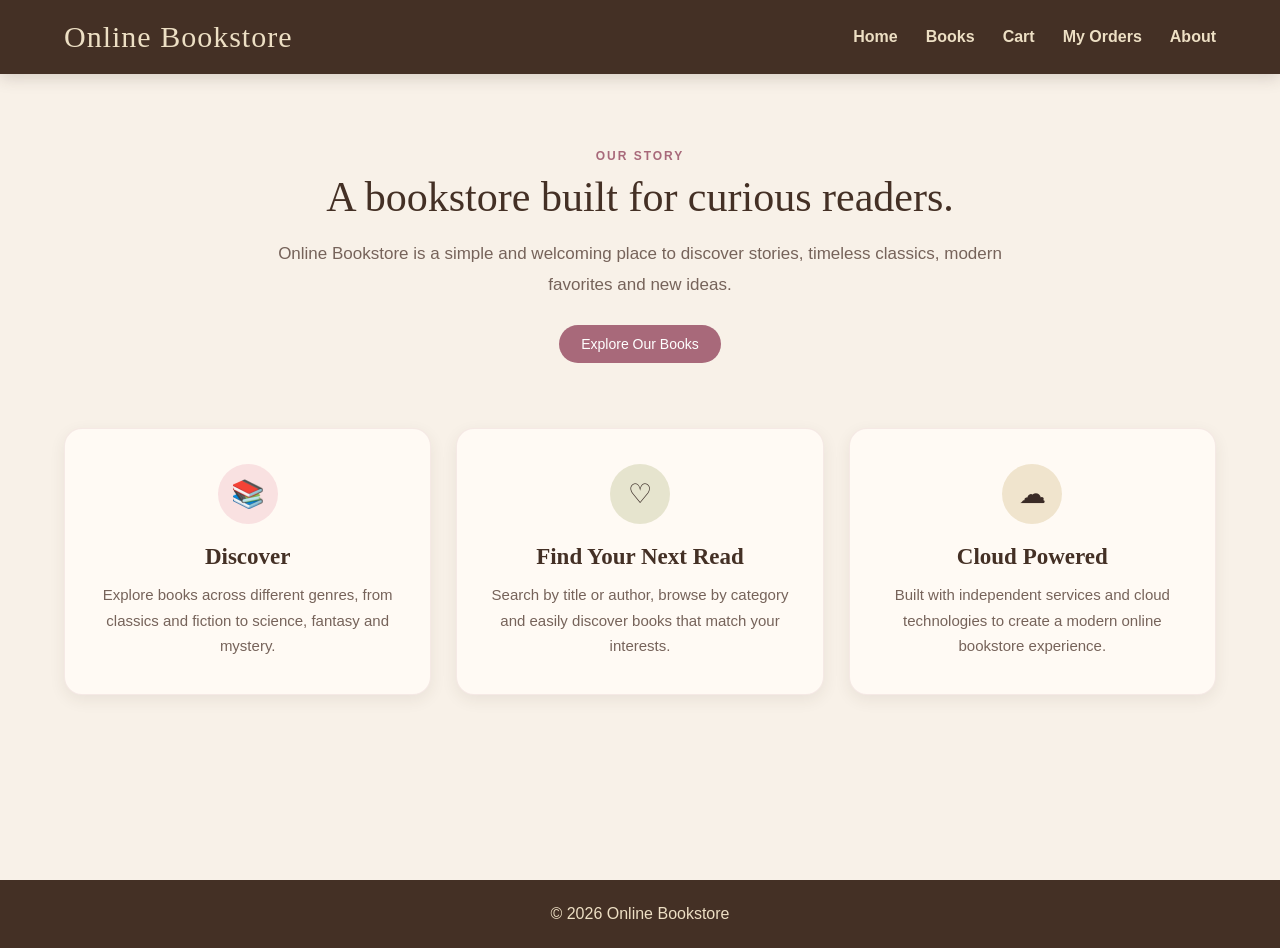
==== commit 1c5fd590: "Add Kubernetes deployment and serverless order confirmation" ====
--- a/frontend/about.html
+++ b/frontend/about.html
@@ -94,29 +94,7 @@
                 </div>
 
 
-                <!-- TECHNICAL SECTION -->
-                <div class="about-tech">
-
-                    <span class="section-label">
-                        BEHIND THE BOOKSTORE
-                    </span>
-
-                    <h3>Built with modern cloud architecture.</h3>
-
-                    <p>
-                        The bookstore uses a microservice architecture
-                        with separate Catalog and Order services.
-                        The frontend communicates with these services
-                        through REST APIs.
-                    </p>
-
-                    <p>
-                        Book and order data are stored in a cloud database,
-                        while book cover images are delivered through
-                        cloud-based image storage.
-                    </p>
-
-                </div>
+            
 
             </div>
         </section>
--- a/frontend/css/style.css
+++ b/frontend/css/style.css
@@ -108,7 +108,9 @@
         radial-gradient(circle at top left,
             rgba(242, 194, 202, 0.45),
             transparent 35%),
-        linear-gradient(135deg, var(--cream), #f8e7dd);
+        linear-gradient(135deg,
+            var(--cream),
+            #f8e7dd);
 }
 
 .hero h2 {
@@ -127,510 +129,8 @@
 }
 
 /* =========================
-   SECTION HEADINGS
-========================= */
-
-.featured h2,
-.categories h2,
-.books-section h2,
-.book-details-section h2,
-.cart-section h2,
-.orders-section h2,
-.about-section h2 {
-    font-family: Georgia, "Times New Roman", serif;
-    color: var(--chocolate);
-    font-weight: normal;
-}
-
-/* =========================
-   FEATURED
-========================= */
-
-.featured {
-    padding: 65px 0;
-}
-
-.featured h2 {
-    text-align: center;
-    font-size: 34px;
-    margin-bottom: 35px;
-}
-
-/* =========================
-   BOOKS PAGE
-========================= */
-
-.books-section {
-    padding: 50px 0 70px;
-}
-
-.books-section h2 {
-    font-size: 36px;
-    margin-bottom: 25px;
-}
-
-/* Search + category filter */
-
-#searchInput,
-#categoryFilter {
-    height: 44px;
-    padding: 0 14px;
-    border: 1px solid #d4c1b3;
-    border-radius: 22px;
-    background-color: var(--light-cream);
-    color: var(--text);
-    font-size: 14px;
-    margin-bottom: 30px;
-    transition: 0.2s;
-}
-
-#searchInput {
-    width: 310px;
-    max-width: 100%;
-}
-
-#categoryFilter {
-    min-width: 170px;
-    margin-left: 8px;
-}
-
-#searchInput:focus,
-#categoryFilter:focus {
-    outline: none;
-    border-color: var(--mauve);
-    box-shadow: 0 0 0 3px rgba(168, 105, 122, 0.13);
-}
-
-/* =========================
-   BOOK GRID
-========================= */
-
-.book-grid,
-#bookContainer {
-    display: grid;
-    grid-template-columns: repeat(4, minmax(0, 1fr));
-    gap: 26px;
-    align-items: stretch;
-}
-
-/* =========================
-   BOOK CARD
-========================= */
-
-.book-card {
-    background-color: var(--light-cream);
-    border: 1px solid rgba(68, 48, 37, 0.07);
-    border-radius: 18px;
-    padding: 16px;
-    overflow: hidden;
-
-    box-shadow:
-        0 4px 10px rgba(68, 48, 37, 0.06),
-        0 10px 25px rgba(68, 48, 37, 0.06);
-
-    display: flex;
-    flex-direction: column;
-    min-width: 0;
-
-    transition:
-        transform 0.25s ease,
-        box-shadow 0.25s ease;
-}
-
-.book-card:hover {
-    transform: translateY(-7px);
-
-    box-shadow:
-        0 8px 18px rgba(68, 48, 37, 0.10),
-        0 15px 30px rgba(68, 48, 37, 0.10);
-}
-
-.book-card img {
-    width: 100%;
-    height: 310px;
-    object-fit: contain;
-    background-color: #f2e8dc;
-    border-radius: 12px;
-    margin-bottom: 18px;
-    padding: 8px;
-}
-
-.book-card h3 {
-    font-family: Georgia, "Times New Roman", serif;
-    color: var(--chocolate);
-    font-size: 21px;
-    font-weight: normal;
-    line-height: 1.3;
-    margin-bottom: 8px;
-}
-
-.book-card p {
-    color: var(--muted-text);
-    font-size: 14px;
-    margin-bottom: 7px;
-}
-
-.book-card strong {
-    color: var(--mauve);
-    font-size: 18px;
-    margin-top: auto;
-    margin-bottom: 14px;
-}
-
-.book-card .btn {
-    width: 100%;
-    text-align: center;
-}
-
-/* =========================
-   CATEGORIES
-========================= */
-
-.categories {
-    padding: 60px 0;
-    background-color: var(--light-cream);
-}
-
-.categories h2 {
-    text-align: center;
-    font-size: 34px;
-    margin-bottom: 30px;
-}
-
-.category-list {
-    display: flex;
-    justify-content: center;
-    gap: 15px;
-    flex-wrap: wrap;
-}
-
-.category-list a {
-    background-color: var(--sage);
-    color: var(--chocolate);
-    padding: 13px 23px;
-    border-radius: 30px;
-    text-decoration: none;
-    font-weight: 600;
-    transition: 0.2s;
-}
-
-.category-list a:hover {
-    background-color: var(--olive);
-    color: white;
-    transform: translateY(-2px);
-}
-
-/* =========================
-   BOOK DETAILS
-========================= */
-
-.book-details-section {
-    padding: 65px 0;
-}
-
-.book-detail-card {
-    display: flex;
-    gap: 45px;
-    align-items: flex-start;
-
-    background-color: var(--light-cream);
-    padding: 35px;
-    border-radius: 20px;
-
-    box-shadow: 0 8px 25px rgba(68, 48, 37, 0.10);
-}
-
-.book-detail-card img {
-    width: 260px;
-    height: 380px;
-    object-fit: contain;
-    background-color: #f2e8dc;
-    border-radius: 14px;
-    padding: 10px;
-}
-
-.book-detail-info {
-    flex: 1;
-}
-
-.book-detail-info h2 {
-    font-family: Georgia, "Times New Roman", serif;
-    color: var(--chocolate);
-    font-size: 34px;
-    font-weight: normal;
-    margin-bottom: 22px;
-}
-
-.book-detail-info p {
-    margin-bottom: 14px;
-    line-height: 1.7;
-    color: var(--muted-text);
-}
-
-.book-detail-info strong {
-    color: var(--chocolate);
-}
-
-/* =========================
-   CART
-========================= */
-
-.cart-section {
-    padding: 60px 0;
-}
-
-.cart-section h2 {
-    text-align: center;
-    font-size: 36px;
-    margin-bottom: 35px;
-}
-
-.cart-item {
-    display: flex;
-    gap: 25px;
-
-    background-color: var(--light-cream);
-    padding: 22px;
-    margin-bottom: 18px;
-
-    border-radius: 16px;
-    box-shadow: 0 5px 16px rgba(68, 48, 37, 0.08);
-}
-
-.cart-item img {
-    width: 110px;
-    height: 155px;
-    object-fit: contain;
-    background-color: #f2e8dc;
-    border-radius: 10px;
-    padding: 5px;
-}
-
-.cart-item-info {
-    flex: 1;
-}
-
-.cart-item-info h3 {
-    font-family: Georgia, "Times New Roman", serif;
-    color: var(--chocolate);
-    font-size: 21px;
-    margin-bottom: 10px;
-}
-
-.cart-item-info p {
-    color: var(--muted-text);
-    margin-bottom: 8px;
-}
-
-.quantity-controls {
-    display: flex;
-    align-items: center;
-    gap: 12px;
-    margin: 14px 0;
-}
-
-.quantity-controls button {
-    width: 34px;
-    height: 34px;
-    border: 1px solid var(--mauve);
-    color: var(--chocolate);
-    background-color: var(--light-cream);
-    border-radius: 50%;
-    cursor: pointer;
-    font-size: 17px;
-}
-
-.quantity-controls button:hover {
-    background-color: var(--rose);
-}
-
-.remove-button {
-    background-color: var(--rose);
-    color: var(--chocolate);
-    border: none;
-    padding: 9px 16px;
-    border-radius: 25px;
-    cursor: pointer;
-}
-
-.remove-button:hover {
-    background-color: #e5adb7;
-}
-
-.cart-summary {
-    background-color: var(--light-cream);
-    padding: 25px;
-    border-radius: 16px;
-    text-align: right;
-    margin-top: 30px;
-
-    box-shadow: 0 5px 16px rgba(68, 48, 37, 0.08);
-}
-
-.cart-summary h3 {
-    font-family: Georgia, "Times New Roman", serif;
-    color: var(--chocolate);
-    font-size: 23px;
-    margin-bottom: 18px;
-}
-
-/* =========================
-   ORDERS
-========================= */
-
-.orders-section {
-    padding: 60px 0;
-}
-
-.orders-section h2 {
-    text-align: center;
-    font-size: 36px;
-    margin-bottom: 35px;
-}
-
-.order-card {
-    background-color: var(--light-cream);
-    padding: 27px;
-    margin-bottom: 20px;
-    border-radius: 16px;
-
-    border-left: 5px solid var(--mauve);
-
-    box-shadow: 0 5px 16px rgba(68, 48, 37, 0.08);
-}
-
-.order-card h3 {
-    font-family: Georgia, "Times New Roman", serif;
-    color: var(--chocolate);
-    font-size: 23px;
-    font-weight: normal;
-    margin-bottom: 15px;
-}
-
-.order-card p {
-    color: var(--muted-text);
-    margin-bottom: 9px;
-    line-height: 1.6;
-}
-
-.order-card strong {
-    color: var(--chocolate);
-}
-
-/* =========================
-   ABOUT
-========================= */
-
-.about-section {
-    padding: 70px 0;
-}
-
-.about-section h2 {
-    text-align: center;
-    font-size: 38px;
-    margin-bottom: 35px;
-}
-
-.about-section p {
-    max-width: 800px;
-    margin: 0 auto 20px;
-    line-height: 1.8;
-    font-size: 17px;
-    color: var(--muted-text);
-}
-
-/* =========================
-   FOOTER
-========================= */
-
-footer {
-    background-color: var(--chocolate);
-    color: var(--cream);
-    text-align: center;
-    padding: 25px;
-    margin-top: 45px;
-}
-
-/* =========================
-   RESPONSIVE
-========================= */
-
-@media (max-width: 1000px) {
-
-    .book-grid,
-    #bookContainer {
-        grid-template-columns: repeat(2, minmax(0, 1fr));
-    }
-}
-
-@media (max-width: 700px) {
-
-    header .container {
-        flex-direction: column;
-        gap: 18px;
-    }
-
-    nav {
-        flex-wrap: wrap;
-        justify-content: center;
-        gap: 15px;
-    }
-
-    .hero {
-        padding: 70px 20px;
-    }
-
-    .hero h2 {
-        font-size: 35px;
-    }
-
-    #searchInput,
-    #categoryFilter {
-        width: 100%;
-        margin-left: 0;
-        margin-bottom: 12px;
-    }
-
-    .book-grid,
-    #bookContainer {
-        grid-template-columns: 1fr;
-    }
-
-    .book-card img {
-        height: 360px;
-    }
-
-    .book-detail-card {
-        flex-direction: column;
-    }
-
-    .book-detail-card img {
-        width: 100%;
-        max-width: 290px;
-        height: 400px;
-        margin: 0 auto;
-    }
-
-    .cart-item {
-        align-items: flex-start;
-    }
-}
-
-/* =========================
-   BESTSELLERS
-========================= */
-
-.bestsellers {
-    padding: 75px 0;
-    background-color: #f5e9dc;
-}
-
-.section-heading {
-    display: flex;
-    justify-content: space-between;
-    align-items: flex-end;
-    margin-bottom: 35px;
-}
+   COMMON SECTION LABELS
+========================= */
 
 .section-label {
     display: block;
@@ -641,8 +141,23 @@
     margin-bottom: 7px;
 }
 
-.section-heading h2,
-.category-heading h2 {
+/* =========================
+   BESTSELLERS
+========================= */
+
+.bestsellers {
+    padding: 75px 0;
+    background-color: #f5e9dc;
+}
+
+.section-heading {
+    display: flex;
+    justify-content: space-between;
+    align-items: flex-end;
+    margin-bottom: 35px;
+}
+
+.section-heading h2 {
     font-family: Georgia, "Times New Roman", serif;
     color: var(--chocolate);
     font-size: 38px;
@@ -669,20 +184,19 @@
 .bestseller-card {
     position: relative;
 
+    display: flex;
+    flex-direction: column;
+    align-items: center;
+
+    min-width: 0;
+    padding: 18px;
+
     background-color: var(--light-cream);
     border: 1px solid rgba(168, 105, 122, 0.13);
     border-radius: 16px;
 
-    padding: 18px;
-
     text-decoration: none;
     color: var(--text);
-
-    display: flex;
-    flex-direction: column;
-    align-items: center;
-
-    min-width: 0;
 
     box-shadow: 0 5px 15px rgba(68, 48, 37, 0.08);
 
@@ -748,13 +262,21 @@
    POPULAR CATEGORIES
 ========================= */
 
+.categories {
+    padding: 70px 0;
+    background-color: #f8eeee;
+}
+
 .category-heading {
     text-align: left;
     margin-bottom: 30px;
 }
 
-.categories {
-    padding: 70px 0;
+.category-heading h2 {
+    font-family: Georgia, "Times New Roman", serif;
+    color: var(--chocolate);
+    font-size: 38px;
+    font-weight: normal;
 }
 
 .category-list {
@@ -765,52 +287,64 @@
 
 .category-list a {
     text-align: center;
-    background-color: var(--sage);
-    color: var(--chocolate);
-
-    padding: 16px 12px;
+    color: #4a3025;
+
+    padding: 15px 25px;
 
     border-radius: 30px;
     text-decoration: none;
-    font-weight: bold;
-
-    transition: 0.2s;
+    font-weight: 600;
+
+    transition: 0.3s ease;
+}
+
+.category-list a:nth-child(1) {
+    background-color: #f2cfd5;
+}
+
+.category-list a:nth-child(2) {
+    background-color: #eddcc4;
+}
+
+.category-list a:nth-child(3) {
+    background-color: #d9c0c7;
+}
+
+.category-list a:nth-child(4) {
+    background-color: #c8c99f;
+}
+
+.category-list a:nth-child(5) {
+    background-color: #e9b6bf;
+}
+
+.category-list a:nth-child(6) {
+    background-color: #c9ada7;
 }
 
 .category-list a:hover {
-    background-color: var(--olive);
-    color: white;
     transform: translateY(-3px);
-}
-
-@media (max-width: 1100px) {
-    .bestseller-grid {
-        grid-template-columns: repeat(3, 1fr);
-    }
-
-    .category-list {
-        grid-template-columns: repeat(3, 1fr);
-    }
-}
-
-@media (max-width: 700px) {
-    .section-heading {
-        flex-direction: column;
-        align-items: flex-start;
-        gap: 12px;
-    }
-
-    .bestseller-grid {
-        grid-template-columns: 1fr;
-    }
-
-    .category-list {
-        grid-template-columns: repeat(2, 1fr);
-    }
-}
-
-/* =========================
-   BOOK SEARCH & FILTER
+    box-shadow: 0 5px 12px rgba(68, 48, 37, 0.15);
+}
+
+/* =========================
+   BOOKS PAGE
+========================= */
+
+.books-section {
+    padding: 50px 0 70px;
+}
+
+.books-section h2 {
+    font-family: Georgia, "Times New Roman", serif;
+    color: var(--chocolate);
+    font-size: 36px;
+    font-weight: normal;
+    margin-bottom: 25px;
+}
+
+/* =========================
+   BOOK FILTER CHIPS
 ========================= */
 
 .filter-panel {
@@ -818,7 +352,7 @@
     border: 1px solid rgba(168, 105, 122, 0.14);
     border-radius: 18px;
 
-    padding: 24px 26px;
+    padding: 25px;
     margin-bottom: 35px;
 
     box-shadow: 0 5px 16px rgba(68, 48, 37, 0.08);
@@ -834,21 +368,9 @@
     color: var(--chocolate);
 }
 
-.filter-title p {
-    color: var(--muted-text);
-    font-size: 14px;
-    margin-top: 6px;
-}
-
-.filter-controls {
-    display: flex;
-    align-items: center;
-    gap: 14px;
-}
-
 .search-box {
     position: relative;
-    flex: 1;
+    margin-top: 18px;
 }
 
 .search-icon {
@@ -869,226 +391,235 @@
 
     padding: 0 15px 0 45px;
 
-    margin: 0;
-
     border: 1px solid #d4c1b3;
     border-radius: 25px;
 
     background-color: white;
 }
 
-#categoryFilter {
-    width: 210px;
-    height: 46px;
-
-    padding: 0 15px;
-
-    margin: 0;
-
-    border: 1px solid #d4c1b3;
-    border-radius: 25px;
-
-    background-color: white;
+#searchInput:focus {
+    outline: none;
+    border-color: var(--mauve);
+    box-shadow: 0 0 0 3px rgba(168, 105, 122, 0.13);
+}
+
+.category-chips {
+    display: flex;
+    flex-wrap: wrap;
+    gap: 10px;
+    margin-top: 18px;
+}
+
+.category-chip {
+    border: none;
+
+    padding: 9px 16px;
+
+    border-radius: 999px;
+
+    background-color: #f2e4df;
+    color: var(--chocolate);
 
     cursor: pointer;
-}
-
-#searchInput:focus,
-#categoryFilter:focus {
-    outline: none;
-
-    border-color: var(--mauve);
+    font-weight: 600;
+
+    transition: 0.2s;
+}
+
+.category-chip:nth-child(2) {
+    background-color: #f2cfd5;
+}
+
+.category-chip:nth-child(3) {
+    background-color: #eddcc4;
+}
+
+.category-chip:nth-child(4) {
+    background-color: #d9c0c7;
+}
+
+.category-chip:nth-child(5) {
+    background-color: #c8c99f;
+}
+
+.category-chip:nth-child(6) {
+    background-color: #c9ada7;
+}
+
+.category-chip:nth-child(7) {
+    background-color: #e9b6bf;
+}
+
+.category-chip:nth-child(8) {
+    background-color: #d8caa8;
+}
+
+.category-chip:hover {
+    transform: translateY(-2px);
+    box-shadow: 0 4px 10px rgba(68, 48, 37, 0.12);
+}
+
+.category-chip.active {
+    background-color: var(--chocolate);
+    color: white;
+}
+
+/* =========================
+   BOOK GRID
+========================= */
+
+.book-grid,
+#bookContainer {
+    display: grid;
+    grid-template-columns: repeat(4, minmax(0, 1fr));
+    gap: 26px;
+    align-items: stretch;
+}
+
+/* =========================
+   BOOK CARD
+========================= */
+
+.book-card {
+    display: flex;
+    flex-direction: column;
+
+    min-width: 0;
+
+    background-color: var(--light-cream);
+    border: 1px solid rgba(68, 48, 37, 0.07);
+    border-radius: 18px;
+
+    padding: 16px;
+    overflow: hidden;
 
     box-shadow:
-        0 0 0 3px rgba(168, 105, 122, 0.13);
-}
-
-@media (max-width: 700px) {
-
-    .filter-controls {
-        flex-direction: column;
-    }
-
-    .search-box,
-    #categoryFilter {
-        width: 100%;
-    }
-}
-
-/* =========================
-   ABOUT PAGE
-========================= */
-
-.about-section {
-    padding: 75px 0;
-}
-
-/* Intro */
-
-.about-hero {
-    max-width: 760px;
-    margin: 0 auto 65px;
-    text-align: center;
-}
-
-.about-hero h2 {
-    font-family: Georgia, "Times New Roman", serif;
-    font-size: 42px;
-    font-weight: normal;
-    color: var(--chocolate);
-
-    margin: 10px 0 18px;
-}
-
-.about-hero p {
-    color: var(--muted-text);
-    font-size: 17px;
-    line-height: 1.8;
-
-    margin-bottom: 25px;
-}
-
-
-/* Three cards */
-
-.about-grid {
-    display: grid;
-    grid-template-columns: repeat(3, 1fr);
-
-    gap: 25px;
-
-    margin-bottom: 65px;
-}
-
-.about-card {
-    background-color: var(--light-cream);
-
-    padding: 35px 28px;
-
-    border-radius: 18px;
-
-    text-align: center;
-
-    border: 1px solid rgba(168, 105, 122, 0.12);
-
-    box-shadow:
-        0 5px 16px rgba(68, 48, 37, 0.08);
+        0 4px 10px rgba(68, 48, 37, 0.06),
+        0 10px 25px rgba(68, 48, 37, 0.06);
 
     transition:
         transform 0.25s ease,
         box-shadow 0.25s ease;
 }
 
-.about-card:hover {
-    transform: translateY(-5px);
+.book-card:hover {
+    transform: translateY(-7px);
 
     box-shadow:
-        0 12px 25px rgba(68, 48, 37, 0.13);
-}
-
-.about-icon {
-    width: 60px;
-    height: 60px;
-
-    display: flex;
-    align-items: center;
-    justify-content: center;
-
-    margin: 0 auto 20px;
-
-    background-color: rgba(242, 194, 202, 0.45);
-
-    border-radius: 50%;
-
-    font-size: 27px;
-}
-
-.about-card:nth-child(2) .about-icon {
-    background-color: rgba(183, 187, 136, 0.35);
-}
-
-.about-card:nth-child(3) .about-icon {
-    background-color: rgba(237, 223, 196, 0.8);
-}
-
-.about-card h3 {
-    font-family: Georgia, "Times New Roman", serif;
-
-    color: var(--chocolate);
-
-    font-size: 23px;
-
-    margin-bottom: 12px;
-}
-
-.about-card p {
+        0 8px 18px rgba(68, 48, 37, 0.10),
+        0 15px 30px rgba(68, 48, 37, 0.10);
+}
+
+.book-card img {
+    width: 100%;
+    height: 310px;
+
+    object-fit: contain;
+
+    background-color: #f2e8dc;
+    border-radius: 12px;
+
+    margin-bottom: 18px;
+    padding: 8px;
+}
+
+.book-card h3 {
+    font-family: Georgia, "Times New Roman", serif;
+    color: var(--chocolate);
+
+    font-size: 21px;
+    font-weight: normal;
+    line-height: 1.3;
+
+    margin-bottom: 8px;
+}
+
+.book-card p {
     color: var(--muted-text);
+    font-size: 14px;
+    margin-bottom: 7px;
+}
+
+.book-card strong {
+    color: var(--mauve);
+    font-size: 18px;
+
+    margin-top: auto;
+    margin-bottom: 14px;
+}
+
+.book-card .btn {
+    width: 100%;
+    text-align: center;
+}
+
+/* =========================
+   BOOK DETAILS
+========================= */
+
+.book-details-section {
+    padding: 65px 0;
+}
+
+.book-detail-card {
+    display: flex;
+    gap: 45px;
+    align-items: flex-start;
+
+    background-color: var(--light-cream);
+
+    padding: 35px;
+
+    border-radius: 20px;
+
+    box-shadow: 0 8px 25px rgba(68, 48, 37, 0.10);
+}
+
+.book-detail-card img {
+    width: 260px;
+    height: 380px;
+
+    object-fit: contain;
+
+    background-color: #f2e8dc;
+
+    border-radius: 14px;
+    padding: 10px;
+}
+
+.book-detail-info {
+    flex: 1;
+}
+
+.book-detail-info h2 {
+    font-family: Georgia, "Times New Roman", serif;
+    color: var(--chocolate);
+
+    font-size: 34px;
+    font-weight: normal;
+
+    margin-bottom: 22px;
+}
+
+.book-detail-info p {
+    margin-bottom: 14px;
 
     line-height: 1.7;
 
-    font-size: 15px;
-}
-
-
-/* Technical section */
-
-.about-tech {
-    max-width: 850px;
-
-    margin: 0 auto;
-
-    padding: 40px;
-
-    background:
-        linear-gradient(135deg,
-            rgba(242, 194, 202, 0.25),
-            rgba(183, 187, 136, 0.20));
-
-    border-radius: 20px;
-
-    border: 1px solid rgba(168, 105, 122, 0.12);
-}
-
-.about-tech h3 {
-    font-family: Georgia, "Times New Roman", serif;
-
-    color: var(--chocolate);
-
-    font-size: 28px;
-    font-weight: normal;
-
-    margin: 8px 0 18px;
-}
-
-.about-tech p {
     color: var(--muted-text);
-
-    line-height: 1.8;
-
-    margin-bottom: 12px;
-}
-
-
-/* Mobile */
-
-@media (max-width: 800px) {
-
-    .about-grid {
-        grid-template-columns: 1fr;
-    }
-
-    .about-hero h2 {
-        font-size: 34px;
-    }
-
-    .about-tech {
-        padding: 28px;
-    }
-}
-
-/* =========================
-   CART LAYOUT
-========================= */
+}
+
+.book-detail-info strong {
+    color: var(--chocolate);
+}
+
+/* =========================
+   CART
+========================= */
+
+.cart-section {
+    padding: 60px 0;
+}
 
 .cart-section h2 {
     font-family: Georgia, "Times New Roman", serif;
@@ -1101,18 +632,25 @@
 
 .cart-section h2::after {
     content: "";
+
     display: block;
+
     width: 55px;
     height: 3px;
+
     background-color: var(--mauve);
+
     border-radius: 10px;
+
     margin: 12px auto 0;
 }
 
 .cart-layout {
     display: grid;
     grid-template-columns: minmax(0, 1.8fr) minmax(280px, 0.8fr);
+
     gap: 28px;
+
     align-items: start;
 }
 
@@ -1123,13 +661,49 @@
 }
 
 .cart-item {
-    margin: 0;
+    display: flex;
+    gap: 25px;
+
     min-height: 190px;
+
+    background-color: var(--light-cream);
+
+    padding: 22px;
+
+    border-radius: 16px;
+
+    box-shadow: 0 5px 16px rgba(68, 48, 37, 0.08);
 }
 
 .cart-item img {
     width: 120px;
     height: 165px;
+
+    object-fit: contain;
+
+    background-color: #f2e8dc;
+
+    border-radius: 10px;
+
+    padding: 5px;
+}
+
+.cart-item-info {
+    flex: 1;
+}
+
+.cart-item-info h3 {
+    font-family: Georgia, "Times New Roman", serif;
+    color: var(--chocolate);
+
+    font-size: 21px;
+
+    margin-bottom: 10px;
+}
+
+.cart-item-info p {
+    color: var(--muted-text);
+    margin-bottom: 8px;
 }
 
 .cart-author {
@@ -1138,7 +712,9 @@
 
 .cart-price {
     font-family: Georgia, "Times New Roman", serif;
+
     color: var(--mauve) !important;
+
     font-size: 19px;
     font-weight: bold;
 }
@@ -1146,26 +722,43 @@
 .cart-actions {
     display: flex;
     align-items: center;
+
     gap: 16px;
+
     margin-top: 15px;
 }
 
 .quantity-controls {
     display: inline-flex;
     align-items: center;
+
     gap: 0;
     margin: 0;
 
     border: 1px solid rgba(168, 105, 122, 0.45);
+
     border-radius: 25px;
+
     overflow: hidden;
 }
 
 .quantity-controls button {
+    width: 38px;
+    height: 36px;
+
     border: none;
     border-radius: 0;
-    width: 38px;
-    height: 36px;
+
+    color: var(--chocolate);
+
+    background-color: var(--light-cream);
+
+    cursor: pointer;
+    font-size: 17px;
+}
+
+.quantity-controls button:hover {
+    background-color: var(--rose);
 }
 
 .quantity-controls span {
@@ -1173,18 +766,45 @@
     text-align: center;
 }
 
+.remove-button {
+    background-color: var(--rose);
+    color: var(--chocolate);
+
+    border: none;
+
+    padding: 9px 16px;
+
+    border-radius: 25px;
+
+    cursor: pointer;
+}
+
+.remove-button:hover {
+    background-color: #e5adb7;
+}
+
 .cart-summary {
     position: sticky;
     top: 25px;
 
-    margin: 0;
+    background-color: var(--light-cream);
+
+    padding: 28px;
+
+    border-radius: 16px;
+
     text-align: left;
 
-    padding: 28px;
+    box-shadow: 0 5px 16px rgba(68, 48, 37, 0.08);
 }
 
 .cart-summary h3 {
+    font-family: Georgia, "Times New Roman", serif;
+
+    color: var(--chocolate);
+
     font-size: 25px;
+
     margin-bottom: 25px;
 }
 
@@ -1205,14 +825,19 @@
 
 .summary-divider {
     height: 1px;
+
     background-color: #e3d5ca;
+
     margin: 20px 0;
 }
 
 .summary-total {
     font-family: Georgia, "Times New Roman", serif;
+
     font-size: 21px;
-    color: var(--chocolate);
+
+    color: var(--chocolate);
+
     font-weight: bold;
 }
 
@@ -1229,8 +854,11 @@
 
 .empty-cart {
     background-color: var(--light-cream);
+
     border-radius: 18px;
+
     padding: 55px 30px;
+
     text-align: center;
 
     box-shadow: 0 5px 16px rgba(68, 48, 37, 0.08);
@@ -1238,8 +866,11 @@
 
 .empty-cart h3 {
     font-family: Georgia, "Times New Roman", serif;
-    color: var(--chocolate);
+
+    color: var(--chocolate);
+
     font-size: 25px;
+
     margin-bottom: 10px;
 }
 
@@ -1248,37 +879,39 @@
     margin-bottom: 22px;
 }
 
-@media (max-width: 850px) {
-
-    .cart-layout {
-        grid-template-columns: 1fr;
-    }
-
-    .cart-summary {
-        position: static;
-    }
-}
-
-/* =========================
-   ORDERS PAGE
-========================= */
+/* =========================
+   ORDERS
+========================= */
+
+.orders-section {
+    padding: 60px 0;
+}
 
 .orders-section h2 {
     font-family: Georgia, "Times New Roman", serif;
+
     font-size: 42px;
     font-weight: normal;
-    color: var(--chocolate);
+
+    color: var(--chocolate);
+
     text-align: center;
+
     margin-bottom: 42px;
 }
 
 .orders-section h2::after {
     content: "";
+
     display: block;
+
     width: 55px;
     height: 3px;
+
     background-color: var(--mauve);
+
     border-radius: 10px;
+
     margin: 12px auto 0;
 }
 
@@ -1288,19 +921,22 @@
 
     display: flex;
     flex-direction: column;
+
     gap: 20px;
 }
 
 .order-card {
+    background-color: var(--light-cream);
+
     padding: 0;
     margin: 0;
 
     overflow: hidden;
 
-    border-left: none;
     border: 1px solid rgba(168, 105, 122, 0.13);
-
     border-radius: 16px;
+
+    box-shadow: 0 5px 16px rgba(68, 48, 37, 0.08);
 }
 
 .order-card-header {
@@ -1316,9 +952,14 @@
 }
 
 .order-card-header h3 {
+    font-family: Georgia, "Times New Roman", serif;
+
+    color: var(--chocolate);
+
+    font-size: 22px;
+    font-weight: normal;
+
     margin: 0 0 5px;
-
-    font-size: 22px;
 }
 
 .order-date {
@@ -1424,155 +1065,239 @@
     margin-bottom: 20px;
 }
 
-.category-list a {
-    color: #4a3025;
-    padding: 15px 25px;
-    border-radius: 30px;
-    text-decoration: none;
-    font-weight: 600;
-    transition: 0.3s ease;
-}
-
-/* Fiction */
-.category-list a:nth-child(1) {
-    background-color: #f2cfd5;
-}
-
-/* Classics */
-.category-list a:nth-child(2) {
-    background-color: #eddcc4;
-}
-
-/* Science */
-.category-list a:nth-child(3) {
-    background-color: #d9c0c7;
-}
-
-/* Technology */
-.category-list a:nth-child(4) {
-    background-color: #c8c99f;
-}
-
-/* Romance */
-.category-list a:nth-child(5) {
-    background-color: #e9b6bf;
-}
-
-/* Mystery */
-.category-list a:nth-child(6) {
-    background-color: #c9ada7;
-}
-
-.category-list a:hover {
-    transform: translateY(-3px);
-    box-shadow: 0 5px 12px rgba(68, 48, 37, 0.15);
-}
-
-.categories {
-    background-color: #f8eeee;
-}
-
-/* =========================
-   BOOK FILTER CHIPS
-========================= */
-
-.filter-panel {
+/* =========================
+   ABOUT
+========================= */
+
+.about-section {
+    padding: 75px 0;
+}
+
+.about-hero {
+    max-width: 760px;
+
+    margin: 0 auto 65px;
+
+    text-align: center;
+}
+
+.about-hero h2 {
+    font-family: Georgia, "Times New Roman", serif;
+
+    font-size: 42px;
+    font-weight: normal;
+
+    color: var(--chocolate);
+
+    margin: 10px 0 18px;
+}
+
+.about-hero p {
+    color: var(--muted-text);
+
+    font-size: 17px;
+
+    line-height: 1.8;
+
+    margin-bottom: 25px;
+}
+
+.about-grid {
+    display: grid;
+    grid-template-columns: repeat(3, 1fr);
+
+    gap: 25px;
+
+    margin-bottom: 65px;
+}
+
+.about-card {
     background-color: var(--light-cream);
-    border: 1px solid rgba(168, 105, 122, 0.14);
+
+    padding: 35px 28px;
+
     border-radius: 18px;
+
+    text-align: center;
+
+    border: 1px solid rgba(168, 105, 122, 0.12);
+
+    box-shadow: 0 5px 16px rgba(68, 48, 37, 0.08);
+
+    transition:
+        transform 0.25s ease,
+        box-shadow 0.25s ease;
+}
+
+.about-card:hover {
+    transform: translateY(-5px);
+
+    box-shadow: 0 12px 25px rgba(68, 48, 37, 0.13);
+}
+
+.about-icon {
+    width: 60px;
+    height: 60px;
+
+    display: flex;
+    align-items: center;
+    justify-content: center;
+
+    margin: 0 auto 20px;
+
+    background-color: rgba(242, 194, 202, 0.45);
+
+    border-radius: 50%;
+
+    font-size: 27px;
+}
+
+.about-card:nth-child(2) .about-icon {
+    background-color: rgba(183, 187, 136, 0.35);
+}
+
+.about-card:nth-child(3) .about-icon {
+    background-color: rgba(237, 223, 196, 0.8);
+}
+
+.about-card h3 {
+    font-family: Georgia, "Times New Roman", serif;
+
+    color: var(--chocolate);
+
+    font-size: 23px;
+
+    margin-bottom: 12px;
+}
+
+.about-card p {
+    color: var(--muted-text);
+
+    line-height: 1.7;
+
+    font-size: 15px;
+}
+
+
+
+/* =========================
+   FOOTER
+========================= */
+
+footer {
+    background-color: var(--chocolate);
+    color: var(--cream);
+
+    text-align: center;
+
     padding: 25px;
-    margin-bottom: 35px;
-    box-shadow: 0 5px 16px rgba(68, 48, 37, 0.08);
-}
-
-.filter-title span {
-    font-family: Georgia, "Times New Roman", serif;
-    font-size: 22px;
-    color: var(--chocolate);
-}
-
-.search-box {
-    position: relative;
-    margin-top: 18px;
-}
-
-.search-icon {
-    position: absolute;
-    left: 16px;
-    top: 50%;
-    transform: translateY(-50%);
-    color: var(--mauve);
-    font-size: 20px;
-}
-
-#searchInput {
-    width: 100%;
-    height: 46px;
-    padding: 0 15px 0 45px;
-    border: 1px solid #d4c1b3;
-    border-radius: 25px;
-    background-color: white;
-    margin: 0;
-}
-
-#searchInput:focus {
-    outline: none;
-    border-color: var(--mauve);
-    box-shadow: 0 0 0 3px rgba(168, 105, 122, 0.13);
-}
-
-.category-chips {
-    display: flex;
-    flex-wrap: wrap;
-    gap: 10px;
-    margin-top: 18px;
-}
-
-.category-chip {
-    border: none;
-    padding: 9px 16px;
-    border-radius: 999px;
-    background-color: #f2e4df;
-    color: var(--chocolate);
-    cursor: pointer;
-    font-weight: 600;
-    transition: 0.2s;
-}
-
-.category-chip:nth-child(2) {
-    background-color: #f2cfd5;
-}
-
-.category-chip:nth-child(3) {
-    background-color: #eddcc4;
-}
-
-.category-chip:nth-child(4) {
-    background-color: #d9c0c7;
-}
-
-.category-chip:nth-child(5) {
-    background-color: #c8c99f;
-}
-
-.category-chip:nth-child(6) {
-    background-color: #c9ada7;
-}
-
-.category-chip:nth-child(7) {
-    background-color: #e9b6bf;
-}
-
-.category-chip:nth-child(8) {
-    background-color: #d8caa8;
-}
-
-.category-chip:hover {
-    transform: translateY(-2px);
-    box-shadow: 0 4px 10px rgba(68, 48, 37, 0.12);
-}
-
-.category-chip.active {
-    background-color: var(--chocolate);
-    color: white;
+
+    margin-top: 45px;
+}
+
+/* =========================
+   RESPONSIVE
+========================= */
+
+@media (max-width: 1100px) {
+
+    .bestseller-grid {
+        grid-template-columns: repeat(3, 1fr);
+    }
+
+    .category-list {
+        grid-template-columns: repeat(3, 1fr);
+    }
+}
+
+@media (max-width: 1000px) {
+
+    .book-grid,
+    #bookContainer {
+        grid-template-columns: repeat(2, minmax(0, 1fr));
+    }
+}
+
+@media (max-width: 850px) {
+
+    .cart-layout {
+        grid-template-columns: 1fr;
+    }
+
+    .cart-summary {
+        position: static;
+    }
+}
+
+@media (max-width: 800px) {
+
+    .about-grid {
+        grid-template-columns: 1fr;
+    }
+
+    .about-hero h2 {
+        font-size: 34px;
+    }
+
+    
+}
+
+@media (max-width: 700px) {
+
+    header .container {
+        flex-direction: column;
+        gap: 18px;
+    }
+
+    nav {
+        flex-wrap: wrap;
+        justify-content: center;
+        gap: 15px;
+    }
+
+    .hero {
+        padding: 70px 20px;
+    }
+
+    .hero h2 {
+        font-size: 35px;
+    }
+
+    .section-heading {
+        flex-direction: column;
+        align-items: flex-start;
+        gap: 12px;
+    }
+
+    .bestseller-grid {
+        grid-template-columns: 1fr;
+    }
+
+    .category-list {
+        grid-template-columns: repeat(2, 1fr);
+    }
+
+    .book-grid,
+    #bookContainer {
+        grid-template-columns: 1fr;
+    }
+
+    .book-card img {
+        height: 360px;
+    }
+
+    .book-detail-card {
+        flex-direction: column;
+    }
+
+    .book-detail-card img {
+        width: 100%;
+        max-width: 290px;
+        height: 400px;
+        margin: 0 auto;
+    }
+
+    .cart-item {
+        align-items: flex-start;
+    }
 }
